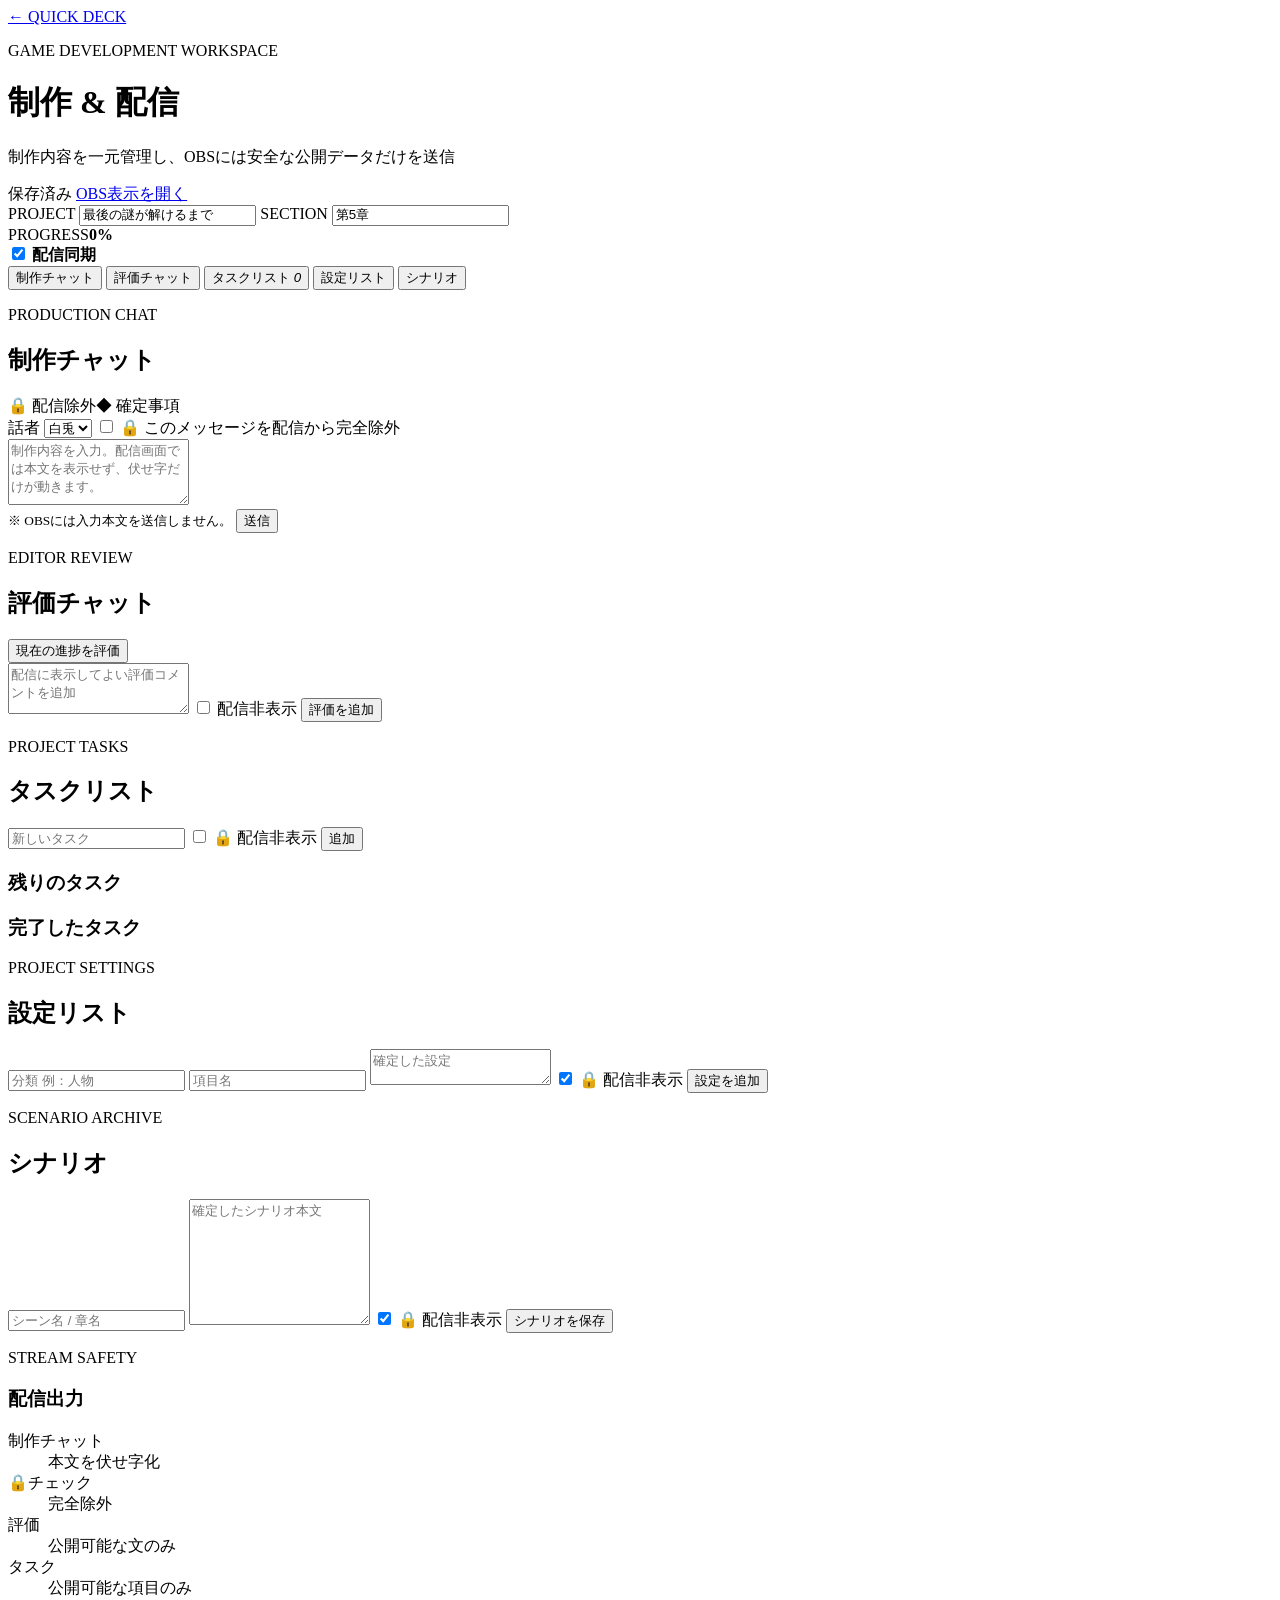
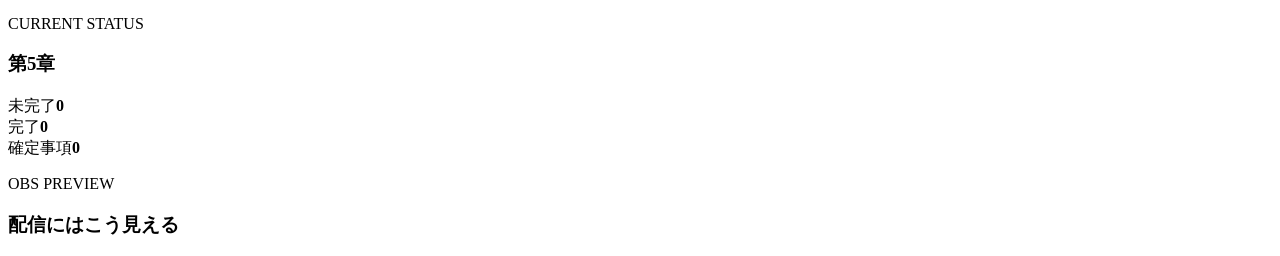
==== game-dev.html @ d9417e74 "Add game-dev.html for Quick Deck game-dev workspace" ====
<!doctype html>
<html lang="ja">
<head>
  <meta charset="utf-8" />
  <meta name="viewport" content="width=device-width, initial-scale=1" />
  <meta name="theme-color" content="#0d1425" />
  <title>Quick Deck | GAME DEV</title>
  <link rel="stylesheet" href="game-dev.css" />
</head>
<body>
  <div class="gd-bg" aria-hidden="true"></div>
  <main class="gd-shell">
    <header class="gd-header">
      <div class="gd-title-wrap">
        <a class="gd-back" href="index.html">← QUICK DECK</a>
        <div>
          <p class="gd-kicker">GAME DEVELOPMENT WORKSPACE</p>
          <h1>制作 & 配信</h1>
          <p class="gd-subtitle">制作内容を一元管理し、OBSには安全な公開データだけを送信</p>
        </div>
      </div>
      <div class="gd-header-actions">
        <span id="saveState" class="gd-save-state">保存済み</span>
        <a class="gd-button gd-button--ghost" href="game-dev-overlay.html" target="_blank" rel="noreferrer">OBS表示を開く</a>
      </div>
    </header>

    <section class="gd-project-bar">
      <label>
        <span>PROJECT</span>
        <input id="projectName" type="text" value="最後の謎が解けるまで" maxlength="60" />
      </label>
      <label>
        <span>SECTION</span>
        <input id="sectionName" type="text" value="第5章" maxlength="30" />
      </label>
      <div class="gd-progress-wrap">
        <div><span>PROGRESS</span><strong id="progressText">0%</strong></div>
        <div class="gd-progress"><i id="progressBar"></i></div>
      </div>
      <label class="gd-switch">
        <input id="streamEnabled" type="checkbox" checked />
        <span></span>
        <b>配信同期</b>
      </label>
    </section>

    <nav class="gd-tabs" aria-label="制作機能">
      <button class="gd-tab active" data-panel="chat" type="button">制作チャット</button>
      <button class="gd-tab" data-panel="review" type="button">評価チャット</button>
      <button class="gd-tab" data-panel="tasks" type="button">タスクリスト <em id="taskCountBadge">0</em></button>
      <button class="gd-tab" data-panel="settings" type="button">設定リスト</button>
      <button class="gd-tab" data-panel="scenario" type="button">シナリオ</button>
    </nav>

    <section class="gd-workspace">
      <div class="gd-main">
        <section class="gd-panel active" data-panel-content="chat">
          <header class="gd-panel-head">
            <div>
              <p>PRODUCTION CHAT</p>
              <h2>制作チャット</h2>
            </div>
            <div class="gd-legend"><span>🔒 配信除外</span><span>◆ 確定事項</span></div>
          </header>
          <div id="chatList" class="gd-chat-list"></div>
          <form id="chatForm" class="gd-composer">
            <div class="gd-composer-row">
              <label class="gd-select-wrap">話者
                <select id="chatAuthor">
                  <option value="user">白兎</option>
                  <option value="assistant">AI</option>
                </select>
              </label>
              <label class="gd-check"><input id="chatHidden" type="checkbox" /> <span>🔒 このメッセージを配信から完全除外</span></label>
            </div>
            <textarea id="chatInput" rows="4" placeholder="制作内容を入力。配信画面では本文を表示せず、伏せ字だけが動きます。"></textarea>
            <div class="gd-composer-actions">
              <small>※ OBSには入力本文を送信しません。</small>
              <button class="gd-button" type="submit">送信</button>
            </div>
          </form>
        </section>

        <section class="gd-panel" data-panel-content="review">
          <header class="gd-panel-head">
            <div><p>EDITOR REVIEW</p><h2>評価チャット</h2></div>
            <button id="generateReviewBtn" class="gd-button" type="button">現在の進捗を評価</button>
          </header>
          <div id="reviewList" class="gd-review-list"></div>
          <form id="reviewForm" class="gd-inline-form">
            <textarea id="reviewInput" rows="3" placeholder="配信に表示してよい評価コメントを追加"></textarea>
            <label class="gd-check"><input id="reviewHidden" type="checkbox" /> <span>配信非表示</span></label>
            <button class="gd-button" type="submit">評価を追加</button>
          </form>
        </section>

        <section class="gd-panel" data-panel-content="tasks">
          <header class="gd-panel-head"><div><p>PROJECT TASKS</p><h2>タスクリスト</h2></div></header>
          <form id="taskForm" class="gd-row-form">
            <input id="taskInput" type="text" placeholder="新しいタスク" maxlength="100" required />
            <label class="gd-check"><input id="taskHidden" type="checkbox" /> <span>🔒 配信非表示</span></label>
            <button class="gd-button" type="submit">追加</button>
          </form>
          <div class="gd-two-column-list">
            <div><h3>残りのタスク</h3><div id="todoList" class="gd-list"></div></div>
            <div><h3>完了したタスク</h3><div id="doneList" class="gd-list"></div></div>
          </div>
        </section>

        <section class="gd-panel" data-panel-content="settings">
          <header class="gd-panel-head"><div><p>PROJECT SETTINGS</p><h2>設定リスト</h2></div></header>
          <form id="settingForm" class="gd-setting-form">
            <input id="settingCategory" type="text" placeholder="分類 例：人物" maxlength="30" />
            <input id="settingLabel" type="text" placeholder="項目名" maxlength="60" required />
            <textarea id="settingValue" rows="2" placeholder="確定した設定" required></textarea>
            <label class="gd-check"><input id="settingHidden" type="checkbox" checked /> <span>🔒 配信非表示</span></label>
            <button class="gd-button" type="submit">設定を追加</button>
          </form>
          <div id="settingsList" class="gd-card-list"></div>
        </section>

        <section class="gd-panel" data-panel-content="scenario">
          <header class="gd-panel-head"><div><p>SCENARIO ARCHIVE</p><h2>シナリオ</h2></div></header>
          <form id="scenarioForm" class="gd-setting-form">
            <input id="scenarioTitle" type="text" placeholder="シーン名 / 章名" maxlength="80" required />
            <textarea id="scenarioBody" rows="8" placeholder="確定したシナリオ本文"></textarea>
            <label class="gd-check"><input id="scenarioHidden" type="checkbox" checked /> <span>🔒 配信非表示</span></label>
            <button class="gd-button" type="submit">シナリオを保存</button>
          </form>
          <div id="scenarioList" class="gd-card-list"></div>
        </section>
      </div>

      <aside class="gd-side">
        <section class="gd-side-card">
          <p class="gd-side-kicker">STREAM SAFETY</p>
          <h3>配信出力</h3>
          <dl>
            <div><dt>制作チャット</dt><dd>本文を伏せ字化</dd></div>
            <div><dt>🔒チェック</dt><dd>完全除外</dd></div>
            <div><dt>評価</dt><dd>公開可能な文のみ</dd></div>
            <div><dt>タスク</dt><dd>公開可能な項目のみ</dd></div>
          </dl>
        </section>
        <section class="gd-side-card">
          <p class="gd-side-kicker">CURRENT STATUS</p>
          <h3 id="sideSection">第5章</h3>
          <div class="gd-stat"><span>未完了</span><strong id="sideTodo">0</strong></div>
          <div class="gd-stat"><span>完了</span><strong id="sideDone">0</strong></div>
          <div class="gd-stat"><span>確定事項</span><strong id="sideConfirmed">0</strong></div>
        </section>
        <section class="gd-side-card gd-side-card--preview">
          <p class="gd-side-kicker">OBS PREVIEW</p>
          <h3>配信にはこう見える</h3>
          <div id="miniPreview" class="gd-mini-preview"></div>
        </section>
      </aside>
    </section>
  </main>
  <script src="game-dev.js"></script>
</body>
</html>
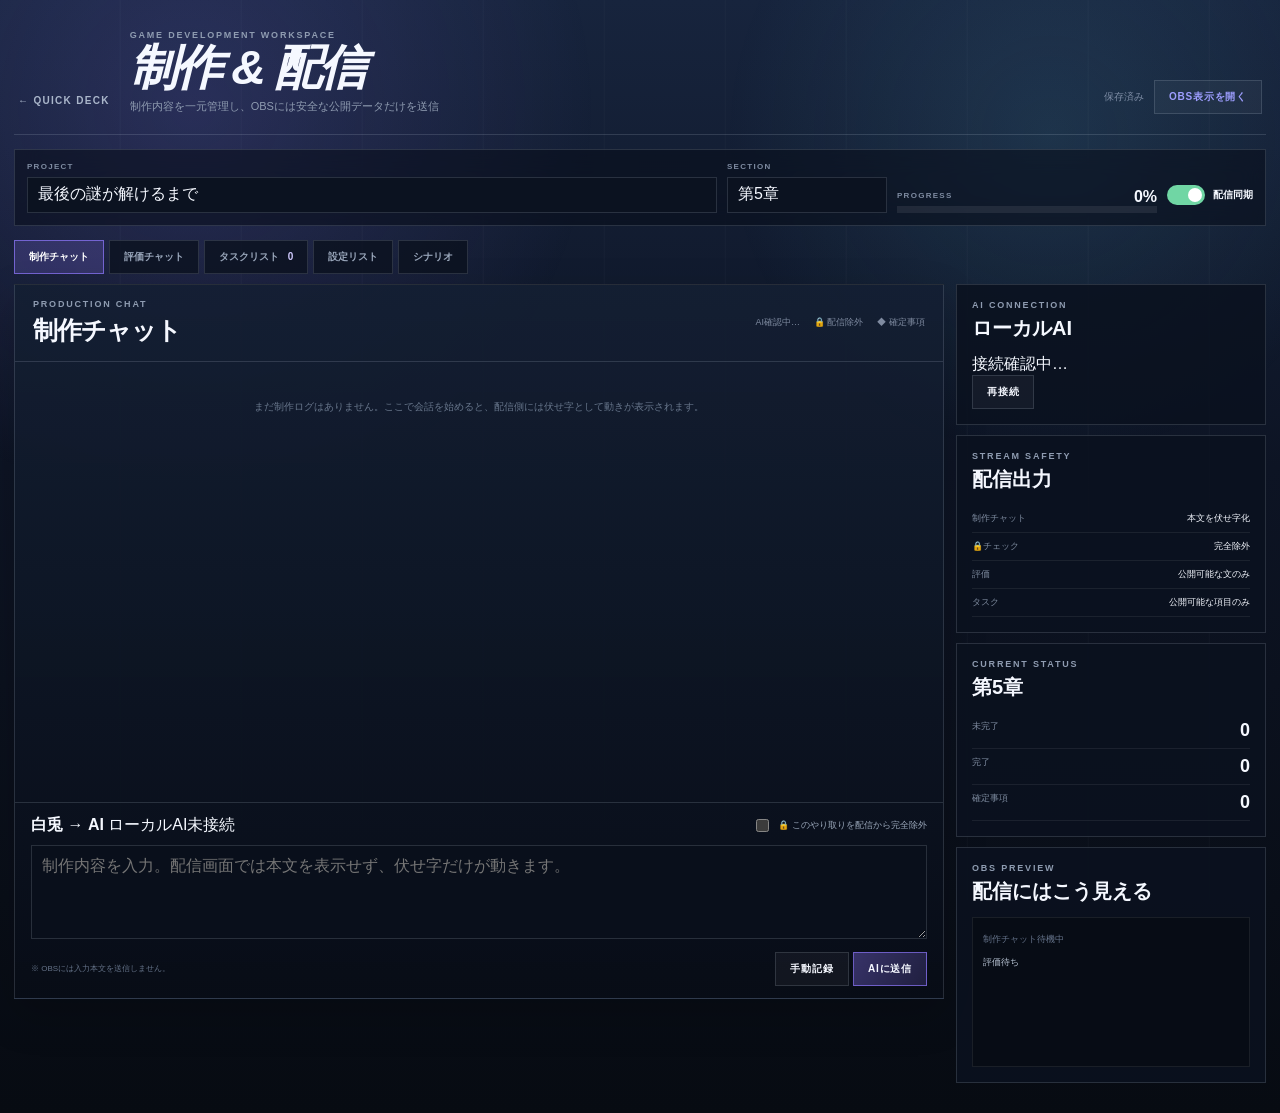
==== commit 6cfc3c0e: "Connect GAME DEV UI to local AI bridge" ====
--- a/game-dev.html
+++ b/game-dev.html
@@ -61,23 +61,24 @@
               <p>PRODUCTION CHAT</p>
               <h2>制作チャット</h2>
             </div>
-            <div class="gd-legend"><span>🔒 配信除外</span><span>◆ 確定事項</span></div>
+            <div class="gd-legend"><span id="aiStatus" class="gd-ai-status">AI確認中…</span><span>🔒 配信除外</span><span>◆ 確定事項</span></div>
           </header>
           <div id="chatList" class="gd-chat-list"></div>
           <form id="chatForm" class="gd-composer">
             <div class="gd-composer-row">
-              <label class="gd-select-wrap">話者
-                <select id="chatAuthor">
-                  <option value="user">白兎</option>
-                  <option value="assistant">AI</option>
-                </select>
-              </label>
-              <label class="gd-check"><input id="chatHidden" type="checkbox" /> <span>🔒 このメッセージを配信から完全除外</span></label>
+              <div class="gd-ai-mode">
+                <strong>白兎 → AI</strong>
+                <span id="aiModelLabel">ローカルAI未接続</span>
+              </div>
+              <label class="gd-check"><input id="chatHidden" type="checkbox" /> <span>🔒 このやり取りを配信から完全除外</span></label>
             </div>
             <textarea id="chatInput" rows="4" placeholder="制作内容を入力。配信画面では本文を表示せず、伏せ字だけが動きます。"></textarea>
             <div class="gd-composer-actions">
-              <small>※ OBSには入力本文を送信しません。</small>
-              <button class="gd-button" type="submit">送信</button>
+              <small id="chatHint">※ OBSには入力本文を送信しません。</small>
+              <div class="gd-composer-buttons">
+                <button id="manualAddBtn" class="gd-button gd-button--ghost" type="submit">手動記録</button>
+                <button id="aiSendBtn" class="gd-button" type="button">AIに送信</button>
+              </div>
             </div>
           </form>
         </section>
@@ -134,6 +135,12 @@
 
       <aside class="gd-side">
         <section class="gd-side-card">
+          <p class="gd-side-kicker">AI CONNECTION</p>
+          <h3 id="aiConnectionTitle">ローカルAI</h3>
+          <div id="aiConnectionDetail" class="gd-ai-detail">接続確認中…</div>
+          <button id="aiReconnectBtn" class="gd-button gd-button--ghost gd-button--block" type="button">再接続</button>
+        </section>
+        <section class="gd-side-card">
           <p class="gd-side-kicker">STREAM SAFETY</p>
           <h3>配信出力</h3>
           <dl>
@@ -159,5 +166,6 @@
     </section>
   </main>
   <script src="game-dev.js"></script>
+  <script src="game-dev-ai.js"></script>
 </body>
 </html>
--- a/game-dev.css
+++ b/game-dev.css
@@ -0,0 +1 @@
+:root{color-scheme:dark;--bg:#080d18;--panel:#111a2b;--panel2:#172238;--line:rgba(225,237,255,.14);--text:#f5f8ff;--muted:#8e9bb0;--accent:#8f79ff;--accent2:#66c7e8;--danger:#ec6880;--ok:#70d6a4;font-family:Inter,"Segoe UI","Noto Sans JP",sans-serif}*{box-sizing:border-box}html,body{min-height:100%}body{margin:0;background:linear-gradient(180deg,#17243d 0,#0d1424 42%,#070b12 100%);color:var(--text)}button,input,textarea,select{font:inherit;color:inherit}.gd-bg{position:fixed;inset:0;pointer-events:none;background:radial-gradient(circle at 15% 12%,rgba(143,121,255,.17),transparent 30%),radial-gradient(circle at 82% 15%,rgba(102,199,232,.12),transparent 25%),repeating-linear-gradient(90deg,transparent 0 119px,rgba(255,255,255,.018) 120px 121px)}.gd-shell{position:relative;width:min(1560px,calc(100% - 28px));margin:auto;padding:22px 0 30px}.gd-header{display:flex;justify-content:space-between;gap:24px;align-items:flex-end;padding:8px 4px 20px;border-bottom:1px solid var(--line)}.gd-title-wrap{display:flex;gap:20px;align-items:flex-end}.gd-back{color:#aab6ca;text-decoration:none;font-size:10px;font-weight:900;letter-spacing:.13em;padding-bottom:8px}.gd-kicker,.gd-panel-head p,.gd-side-kicker{margin:0 0 5px;color:#8f9cb1;font-size:9px;font-weight:900;letter-spacing:.2em}.gd-header h1{margin:0;font-size:48px;line-height:.95;letter-spacing:-.055em;font-style:italic}.gd-subtitle{margin:8px 0 0;color:var(--muted);font-size:11px}.gd-header-actions{display:flex;align-items:center;gap:10px}.gd-save-state{color:#7e8da5;font-size:10px}.gd-button{border:1px solid rgba(143,121,255,.66);background:linear-gradient(120deg,rgba(143,121,255,.35),rgba(67,58,124,.4));padding:9px 14px;cursor:pointer;text-decoration:none;font-size:10px;font-weight:900;letter-spacing:.08em}.gd-button--ghost{border-color:var(--line);background:rgba(255,255,255,.04)}.gd-project-bar{display:grid;grid-template-columns:minmax(240px,1fr) 160px 260px auto;gap:10px;align-items:end;margin:14px 0;padding:12px;border:1px solid var(--line);background:rgba(8,14,25,.56);backdrop-filter:blur(12px)}.gd-project-bar label>span,.gd-progress-wrap span{display:block;margin-bottom:6px;color:#7f8ca2;font-size:8px;font-weight:900;letter-spacing:.16em}.gd-project-bar input{width:100%;height:36px;border:1px solid var(--line);background:#0b1220;padding:0 10px;outline:none}.gd-progress-wrap>div:first-child{display:flex;justify-content:space-between;align-items:end}.gd-progress{height:7px;background:rgba(255,255,255,.08);overflow:hidden}.gd-progress i{display:block;width:0;height:100%;background:linear-gradient(90deg,var(--accent),var(--accent2));transition:.25s}.gd-switch{display:flex!important;align-items:center;gap:8px;height:36px;cursor:pointer}.gd-switch input{display:none}.gd-switch span{width:38px;height:20px;margin:0!important;border-radius:20px;background:#3a4457;position:relative}.gd-switch span:after{content:"";position:absolute;width:14px;height:14px;left:3px;top:3px;border-radius:50%;background:white;transition:.2s}.gd-switch input:checked+span{background:var(--ok)}.gd-switch input:checked+span:after{left:21px}.gd-switch b{font-size:10px}.gd-tabs{display:flex;gap:5px;margin-bottom:10px}.gd-tab{border:1px solid var(--line);background:rgba(10,16,28,.75);padding:9px 14px;cursor:pointer;color:#9aa7bb;font-size:10px;font-weight:900}.gd-tab.active{color:white;border-color:rgba(143,121,255,.7);background:rgba(143,121,255,.2)}.gd-tab em{font-style:normal;margin-left:6px;color:#d1caff}.gd-workspace{display:grid;grid-template-columns:minmax(0,1fr) 310px;gap:12px}.gd-main{min-width:0}.gd-panel{display:none;min-height:670px;border:1px solid var(--line);background:linear-gradient(180deg,rgba(20,31,51,.92),rgba(8,13,23,.96));box-shadow:0 16px 40px rgba(0,0,0,.18)}.gd-panel.active{display:block}.gd-panel-head{min-height:72px;display:flex;justify-content:space-between;align-items:center;padding:14px 18px;border-bottom:1px solid var(--line)}.gd-panel-head h2{margin:0;font-size:25px;letter-spacing:-.04em}.gd-legend{display:flex;gap:14px;color:#7f8ba0;font-size:9px}.gd-chat-list{height:440px;overflow:auto;padding:16px}.gd-message{width:min(82%,820px);margin-bottom:12px;padding:11px 13px;border:1px solid var(--line);background:#10192a}.gd-message.user{margin-left:auto;border-color:rgba(143,121,255,.28)}.gd-message.assistant{background:#131e32}.gd-message.hidden-from-stream,.gd-review.hidden-from-stream,.gd-list-item.hidden-from-stream,.gd-info-card.hidden-from-stream{border-color:rgba(236,104,128,.33)}.gd-message header,.gd-review header,.gd-info-card header{display:flex;justify-content:space-between;gap:10px;color:#9ca9bd;font-size:9px}.gd-message header strong{color:#f6f8ff}.gd-message p,.gd-review p,.gd-info-card p{margin:8px 0 0;line-height:1.7;font-size:12px}.gd-message footer,.gd-review footer,.gd-info-card footer{display:flex;gap:6px;margin-top:10px}.gd-message footer button,.gd-review footer button,.gd-info-card footer button,.gd-list-item button{border:0;background:rgba(255,255,255,.06);color:#96a3b7;padding:5px 8px;cursor:pointer;font-size:8px}.gd-composer{border-top:1px solid var(--line);padding:12px 16px}.gd-composer-row,.gd-composer-actions{display:flex;justify-content:space-between;align-items:center;gap:12px}.gd-select-wrap{font-size:9px;color:#8e9bb0}.gd-select-wrap select{margin-left:6px;background:#0a1220;border:1px solid var(--line);padding:5px}.gd-check{display:flex;align-items:center;gap:6px;color:#9ba8bb;font-size:9px}.gd-composer textarea,.gd-inline-form textarea,.gd-setting-form textarea,.gd-setting-form input,.gd-row-form input{width:100%;border:1px solid var(--line);background:#090f1b;outline:none;padding:10px;resize:vertical}.gd-composer textarea{margin:9px 0}.gd-composer-actions small{color:#657389;font-size:8px}.gd-review-list{height:470px;overflow:auto;padding:16px}.gd-review{margin-bottom:10px;padding:14px;border:1px solid var(--line);background:#101a2d}.gd-inline-form{display:grid;grid-template-columns:1fr auto;gap:8px;padding:14px;border-top:1px solid var(--line)}.gd-inline-form textarea{grid-column:1/-1}.gd-row-form{display:grid;grid-template-columns:1fr auto auto;gap:8px;padding:14px;border-bottom:1px solid var(--line);align-items:center}.gd-two-column-list{display:grid;grid-template-columns:1fr 1fr;gap:16px;padding:16px}.gd-two-column-list h3{margin:0 0 8px;color:#91a0b6;font-size:10px;letter-spacing:.1em}.gd-list{display:grid;gap:7px}.gd-list-item{display:flex;justify-content:space-between;gap:8px;align-items:center;padding:9px;border:1px solid var(--line);background:#0d1626}.gd-list-item label{display:flex;gap:8px;align-items:flex-start;font-size:11px;line-height:1.4}.gd-list-item>div{display:flex;gap:4px}.gd-list-item input:checked+span{text-decoration:line-through;color:#758298}.gd-setting-form{display:grid;grid-template-columns:140px 1fr auto;gap:8px;padding:14px;border-bottom:1px solid var(--line)}.gd-setting-form textarea{grid-column:1/3}.gd-setting-form .gd-check{align-self:center}.gd-card-list{padding:16px;display:grid;grid-template-columns:repeat(2,minmax(0,1fr));gap:10px}.gd-info-card{min-width:0;padding:13px;border:1px solid var(--line);background:#0d1627}.gd-info-card h3{margin:7px 0 0;font-size:14px}.gd-side{display:grid;align-content:start;gap:10px}.gd-side-card{padding:15px;border:1px solid var(--line);background:rgba(11,18,31,.88)}.gd-side-card h3{margin:0 0 12px;font-size:20px}.gd-side-card dl{margin:0}.gd-side-card dl div,.gd-stat{display:flex;justify-content:space-between;gap:10px;padding:7px 0;border-bottom:1px solid rgba(255,255,255,.07);font-size:9px}.gd-side-card dt,.gd-stat span{color:#7f8ca0}.gd-side-card dd{margin:0}.gd-stat strong{font-size:18px}.gd-mini-preview{min-height:150px;padding:10px;background:#070c15;border:1px solid rgba(255,255,255,.08)}.gd-mini-preview>div{margin-bottom:8px}.gd-mini-preview b{display:block;margin-bottom:4px;color:#aab8cc;font-size:8px}.gd-mini-preview i{display:block;height:6px;margin:3px 0;background:linear-gradient(90deg,#596579,#414b5e);border-radius:2px}.gd-mini-preview p{margin:10px 0 0;color:#b8c4d4;font-size:9px;line-height:1.5}.gd-mini-preview small,.gd-mini-off{color:#65738a;font-size:9px}.gd-empty{padding:22px;color:#68768b;text-align:center;font-size:10px}.gd-empty--small{padding:10px}.hidden-from-stream:after{content:"配信除外";display:inline-block;margin-top:7px;color:#f18a9c;font-size:8px}@media(max-width:980px){.gd-project-bar{grid-template-columns:1fr 140px}.gd-workspace{grid-template-columns:1fr}.gd-side{grid-template-columns:repeat(3,1fr)}.gd-setting-form{grid-template-columns:1fr}.gd-setting-form textarea{grid-column:auto}.gd-card-list{grid-template-columns:1fr}}@media(max-width:680px){.gd-shell{width:min(100% - 14px,1560px)}.gd-header{align-items:flex-start}.gd-title-wrap{display:block}.gd-header h1{font-size:36px}.gd-header-actions{flex-direction:column;align-items:flex-end}.gd-project-bar{grid-template-columns:1fr}.gd-tabs{overflow:auto}.gd-tab{white-space:nowrap}.gd-two-column-list{grid-template-columns:1fr}.gd-side{grid-template-columns:1fr}.gd-row-form{grid-template-columns:1fr}.gd-message{width:94%}}
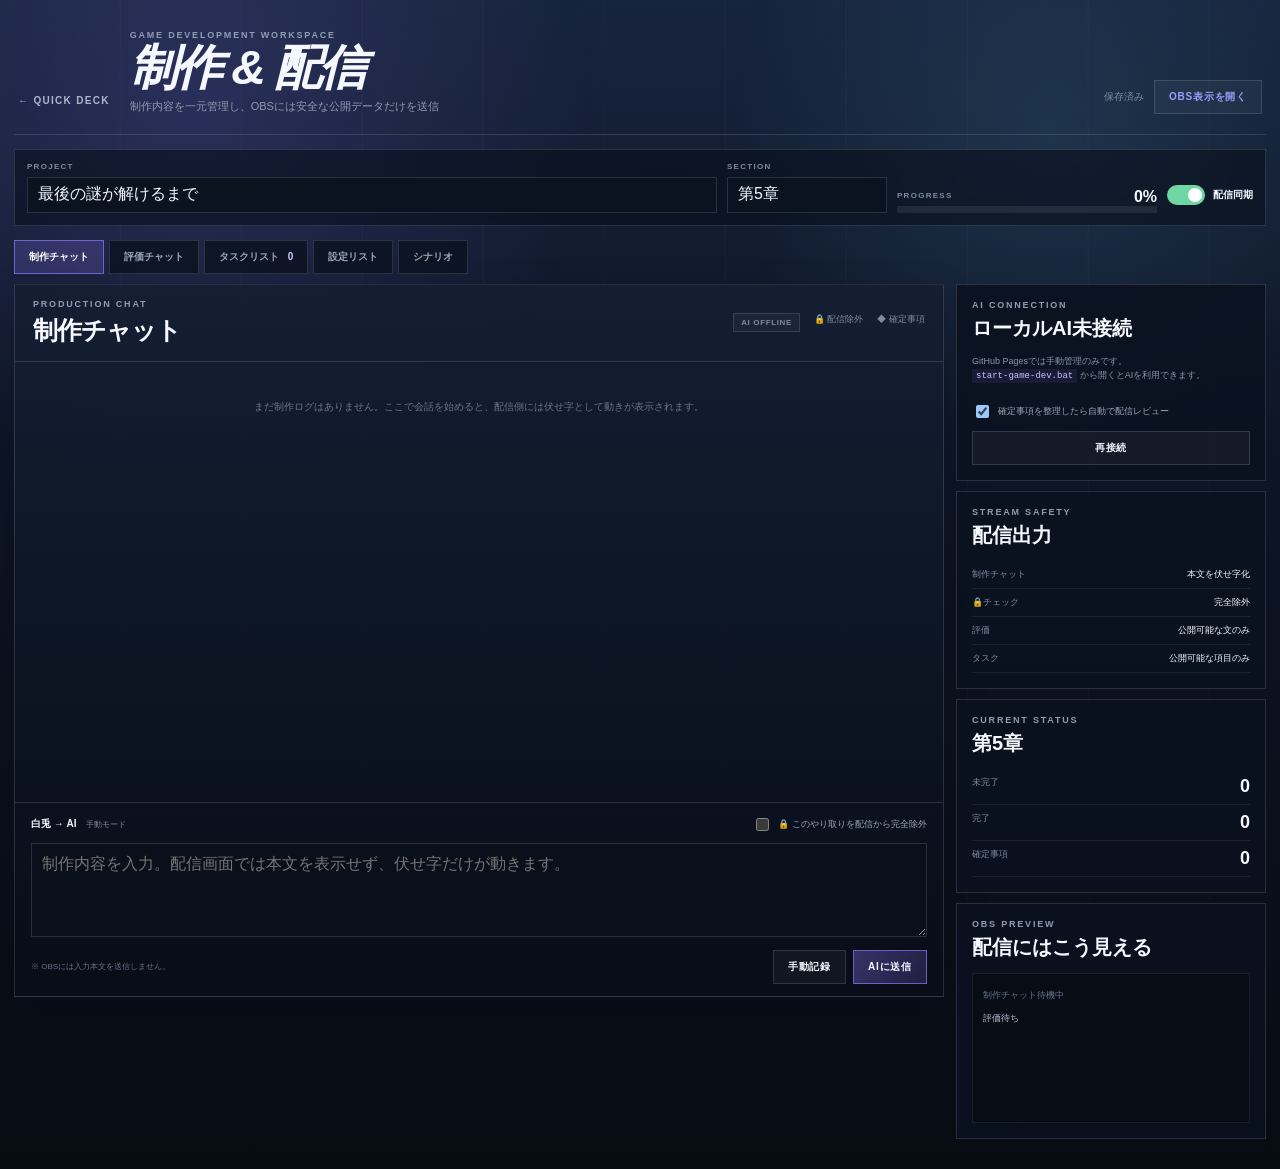
==== commit 808e8d92: "Add automatic review toggle to GAME DEV" ====
--- a/game-dev.html
+++ b/game-dev.html
@@ -138,6 +138,7 @@
           <p class="gd-side-kicker">AI CONNECTION</p>
           <h3 id="aiConnectionTitle">ローカルAI</h3>
           <div id="aiConnectionDetail" class="gd-ai-detail">接続確認中…</div>
+          <label class="gd-check gd-auto-review"><input id="autoReviewToggle" type="checkbox" checked /> <span>確定事項を整理したら自動で配信レビュー</span></label>
           <button id="aiReconnectBtn" class="gd-button gd-button--ghost gd-button--block" type="button">再接続</button>
         </section>
         <section class="gd-side-card">
--- a/game-dev.css
+++ b/game-dev.css
@@ -1 +1,36 @@
-:root{color-scheme:dark;--bg:#080d18;--panel:#111a2b;--panel2:#172238;--line:rgba(225,237,255,.14);--text:#f5f8ff;--muted:#8e9bb0;--accent:#8f79ff;--accent2:#66c7e8;--danger:#ec6880;--ok:#70d6a4;font-family:Inter,"Segoe UI","Noto Sans JP",sans-serif}*{box-sizing:border-box}html,body{min-height:100%}body{margin:0;background:linear-gradient(180deg,#17243d 0,#0d1424 42%,#070b12 100%);color:var(--text)}button,input,textarea,select{font:inherit;color:inherit}.gd-bg{position:fixed;inset:0;pointer-events:none;background:radial-gradient(circle at 15% 12%,rgba(143,121,255,.17),transparent 30%),radial-gradient(circle at 82% 15%,rgba(102,199,232,.12),transparent 25%),repeating-linear-gradient(90deg,transparent 0 119px,rgba(255,255,255,.018) 120px 121px)}.gd-shell{position:relative;width:min(1560px,calc(100% - 28px));margin:auto;padding:22px 0 30px}.gd-header{display:flex;justify-content:space-between;gap:24px;align-items:flex-end;padding:8px 4px 20px;border-bottom:1px solid var(--line)}.gd-title-wrap{display:flex;gap:20px;align-items:flex-end}.gd-back{color:#aab6ca;text-decoration:none;font-size:10px;font-weight:900;letter-spacing:.13em;padding-bottom:8px}.gd-kicker,.gd-panel-head p,.gd-side-kicker{margin:0 0 5px;color:#8f9cb1;font-size:9px;font-weight:900;letter-spacing:.2em}.gd-header h1{margin:0;font-size:48px;line-height:.95;letter-spacing:-.055em;font-style:italic}.gd-subtitle{margin:8px 0 0;color:var(--muted);font-size:11px}.gd-header-actions{display:flex;align-items:center;gap:10px}.gd-save-state{color:#7e8da5;font-size:10px}.gd-button{border:1px solid rgba(143,121,255,.66);background:linear-gradient(120deg,rgba(143,121,255,.35),rgba(67,58,124,.4));padding:9px 14px;cursor:pointer;text-decoration:none;font-size:10px;font-weight:900;letter-spacing:.08em}.gd-button--ghost{border-color:var(--line);background:rgba(255,255,255,.04)}.gd-project-bar{display:grid;grid-template-columns:minmax(240px,1fr) 160px 260px auto;gap:10px;align-items:end;margin:14px 0;padding:12px;border:1px solid var(--line);background:rgba(8,14,25,.56);backdrop-filter:blur(12px)}.gd-project-bar label>span,.gd-progress-wrap span{display:block;margin-bottom:6px;color:#7f8ca2;font-size:8px;font-weight:900;letter-spacing:.16em}.gd-project-bar input{width:100%;height:36px;border:1px solid var(--line);background:#0b1220;padding:0 10px;outline:none}.gd-progress-wrap>div:first-child{display:flex;justify-content:space-between;align-items:end}.gd-progress{height:7px;background:rgba(255,255,255,.08);overflow:hidden}.gd-progress i{display:block;width:0;height:100%;background:linear-gradient(90deg,var(--accent),var(--accent2));transition:.25s}.gd-switch{display:flex!important;align-items:center;gap:8px;height:36px;cursor:pointer}.gd-switch input{display:none}.gd-switch span{width:38px;height:20px;margin:0!important;border-radius:20px;background:#3a4457;position:relative}.gd-switch span:after{content:"";position:absolute;width:14px;height:14px;left:3px;top:3px;border-radius:50%;background:white;transition:.2s}.gd-switch input:checked+span{background:var(--ok)}.gd-switch input:checked+span:after{left:21px}.gd-switch b{font-size:10px}.gd-tabs{display:flex;gap:5px;margin-bottom:10px}.gd-tab{border:1px solid var(--line);background:rgba(10,16,28,.75);padding:9px 14px;cursor:pointer;color:#9aa7bb;font-size:10px;font-weight:900}.gd-tab.active{color:white;border-color:rgba(143,121,255,.7);background:rgba(143,121,255,.2)}.gd-tab em{font-style:normal;margin-left:6px;color:#d1caff}.gd-workspace{display:grid;grid-template-columns:minmax(0,1fr) 310px;gap:12px}.gd-main{min-width:0}.gd-panel{display:none;min-height:670px;border:1px solid var(--line);background:linear-gradient(180deg,rgba(20,31,51,.92),rgba(8,13,23,.96));box-shadow:0 16px 40px rgba(0,0,0,.18)}.gd-panel.active{display:block}.gd-panel-head{min-height:72px;display:flex;justify-content:space-between;align-items:center;padding:14px 18px;border-bottom:1px solid var(--line)}.gd-panel-head h2{margin:0;font-size:25px;letter-spacing:-.04em}.gd-legend{display:flex;gap:14px;color:#7f8ba0;font-size:9px}.gd-chat-list{height:440px;overflow:auto;padding:16px}.gd-message{width:min(82%,820px);margin-bottom:12px;padding:11px 13px;border:1px solid var(--line);background:#10192a}.gd-message.user{margin-left:auto;border-color:rgba(143,121,255,.28)}.gd-message.assistant{background:#131e32}.gd-message.hidden-from-stream,.gd-review.hidden-from-stream,.gd-list-item.hidden-from-stream,.gd-info-card.hidden-from-stream{border-color:rgba(236,104,128,.33)}.gd-message header,.gd-review header,.gd-info-card header{display:flex;justify-content:space-between;gap:10px;color:#9ca9bd;font-size:9px}.gd-message header strong{color:#f6f8ff}.gd-message p,.gd-review p,.gd-info-card p{margin:8px 0 0;line-height:1.7;font-size:12px}.gd-message footer,.gd-review footer,.gd-info-card footer{display:flex;gap:6px;margin-top:10px}.gd-message footer button,.gd-review footer button,.gd-info-card footer button,.gd-list-item button{border:0;background:rgba(255,255,255,.06);color:#96a3b7;padding:5px 8px;cursor:pointer;font-size:8px}.gd-composer{border-top:1px solid var(--line);padding:12px 16px}.gd-composer-row,.gd-composer-actions{display:flex;justify-content:space-between;align-items:center;gap:12px}.gd-select-wrap{font-size:9px;color:#8e9bb0}.gd-select-wrap select{margin-left:6px;background:#0a1220;border:1px solid var(--line);padding:5px}.gd-check{display:flex;align-items:center;gap:6px;color:#9ba8bb;font-size:9px}.gd-composer textarea,.gd-inline-form textarea,.gd-setting-form textarea,.gd-setting-form input,.gd-row-form input{width:100%;border:1px solid var(--line);background:#090f1b;outline:none;padding:10px;resize:vertical}.gd-composer textarea{margin:9px 0}.gd-composer-actions small{color:#657389;font-size:8px}.gd-review-list{height:470px;overflow:auto;padding:16px}.gd-review{margin-bottom:10px;padding:14px;border:1px solid var(--line);background:#101a2d}.gd-inline-form{display:grid;grid-template-columns:1fr auto;gap:8px;padding:14px;border-top:1px solid var(--line)}.gd-inline-form textarea{grid-column:1/-1}.gd-row-form{display:grid;grid-template-columns:1fr auto auto;gap:8px;padding:14px;border-bottom:1px solid var(--line);align-items:center}.gd-two-column-list{display:grid;grid-template-columns:1fr 1fr;gap:16px;padding:16px}.gd-two-column-list h3{margin:0 0 8px;color:#91a0b6;font-size:10px;letter-spacing:.1em}.gd-list{display:grid;gap:7px}.gd-list-item{display:flex;justify-content:space-between;gap:8px;align-items:center;padding:9px;border:1px solid var(--line);background:#0d1626}.gd-list-item label{display:flex;gap:8px;align-items:flex-start;font-size:11px;line-height:1.4}.gd-list-item>div{display:flex;gap:4px}.gd-list-item input:checked+span{text-decoration:line-through;color:#758298}.gd-setting-form{display:grid;grid-template-columns:140px 1fr auto;gap:8px;padding:14px;border-bottom:1px solid var(--line)}.gd-setting-form textarea{grid-column:1/3}.gd-setting-form .gd-check{align-self:center}.gd-card-list{padding:16px;display:grid;grid-template-columns:repeat(2,minmax(0,1fr));gap:10px}.gd-info-card{min-width:0;padding:13px;border:1px solid var(--line);background:#0d1627}.gd-info-card h3{margin:7px 0 0;font-size:14px}.gd-side{display:grid;align-content:start;gap:10px}.gd-side-card{padding:15px;border:1px solid var(--line);background:rgba(11,18,31,.88)}.gd-side-card h3{margin:0 0 12px;font-size:20px}.gd-side-card dl{margin:0}.gd-side-card dl div,.gd-stat{display:flex;justify-content:space-between;gap:10px;padding:7px 0;border-bottom:1px solid rgba(255,255,255,.07);font-size:9px}.gd-side-card dt,.gd-stat span{color:#7f8ca0}.gd-side-card dd{margin:0}.gd-stat strong{font-size:18px}.gd-mini-preview{min-height:150px;padding:10px;background:#070c15;border:1px solid rgba(255,255,255,.08)}.gd-mini-preview>div{margin-bottom:8px}.gd-mini-preview b{display:block;margin-bottom:4px;color:#aab8cc;font-size:8px}.gd-mini-preview i{display:block;height:6px;margin:3px 0;background:linear-gradient(90deg,#596579,#414b5e);border-radius:2px}.gd-mini-preview p{margin:10px 0 0;color:#b8c4d4;font-size:9px;line-height:1.5}.gd-mini-preview small,.gd-mini-off{color:#65738a;font-size:9px}.gd-empty{padding:22px;color:#68768b;text-align:center;font-size:10px}.gd-empty--small{padding:10px}.hidden-from-stream:after{content:"配信除外";display:inline-block;margin-top:7px;color:#f18a9c;font-size:8px}@media(max-width:980px){.gd-project-bar{grid-template-columns:1fr 140px}.gd-workspace{grid-template-columns:1fr}.gd-side{grid-template-columns:repeat(3,1fr)}.gd-setting-form{grid-template-columns:1fr}.gd-setting-form textarea{grid-column:auto}.gd-card-list{grid-template-columns:1fr}}@media(max-width:680px){.gd-shell{width:min(100% - 14px,1560px)}.gd-header{align-items:flex-start}.gd-title-wrap{display:block}.gd-header h1{font-size:36px}.gd-header-actions{flex-direction:column;align-items:flex-end}.gd-project-bar{grid-template-columns:1fr}.gd-tabs{overflow:auto}.gd-tab{white-space:nowrap}.gd-two-column-list{grid-template-columns:1fr}.gd-side{grid-template-columns:1fr}.gd-row-form{grid-template-columns:1fr}.gd-message{width:94%}}+:root{color-scheme:dark;--bg:#080d18;--panel:#111a2b;--panel2:#172238;--line:rgba(225,237,255,.14);--text:#f5f8ff;--muted:#8e9bb0;--accent:#8f79ff;--accent2:#66c7e8;--danger:#ec6880;--ok:#70d6a4;font-family:Inter,"Segoe UI","Noto Sans JP",sans-serif}*{box-sizing:border-box}html,body{min-height:100%}body{margin:0;background:linear-gradient(180deg,#17243d 0,#0d1424 42%,#070b12 100%);color:var(--text)}button,input,textarea,select{font:inherit;color:inherit}.gd-bg{position:fixed;inset:0;pointer-events:none;background:radial-gradient(circle at 15% 12%,rgba(143,121,255,.17),transparent 30%),radial-gradient(circle at 82% 15%,rgba(102,199,232,.12),transparent 25%),repeating-linear-gradient(90deg,transparent 0 119px,rgba(255,255,255,.018) 120px 121px)}.gd-shell{position:relative;width:min(1560px,calc(100% - 28px));margin:auto;padding:22px 0 30px}.gd-header{display:flex;justify-content:space-between;gap:24px;align-items:flex-end;padding:8px 4px 20px;border-bottom:1px solid var(--line)}.gd-title-wrap{display:flex;gap:20px;align-items:flex-end}.gd-back{color:#aab6ca;text-decoration:none;font-size:10px;font-weight:900;letter-spacing:.13em;padding-bottom:8px}.gd-kicker,.gd-panel-head p,.gd-side-kicker{margin:0 0 5px;color:#8f9cb1;font-size:9px;font-weight:900;letter-spacing:.2em}.gd-header h1{margin:0;font-size:48px;line-height:.95;letter-spacing:-.055em;font-style:italic}.gd-subtitle{margin:8px 0 0;color:var(--muted);font-size:11px}.gd-header-actions{display:flex;align-items:center;gap:10px}.gd-save-state{color:#7e8da5;font-size:10px}.gd-button{border:1px solid rgba(143,121,255,.66);background:linear-gradient(120deg,rgba(143,121,255,.35),rgba(67,58,124,.4));padding:9px 14px;cursor:pointer;text-decoration:none;font-size:10px;font-weight:900;letter-spacing:.08em}.gd-button--ghost{border-color:var(--line);background:rgba(255,255,255,.04)}.gd-project-bar{display:grid;grid-template-columns:minmax(240px,1fr) 160px 260px auto;gap:10px;align-items:end;margin:14px 0;padding:12px;border:1px solid var(--line);background:rgba(8,14,25,.56);backdrop-filter:blur(12px)}.gd-project-bar label>span,.gd-progress-wrap span{display:block;margin-bottom:6px;color:#7f8ca2;font-size:8px;font-weight:900;letter-spacing:.16em}.gd-project-bar input{width:100%;height:36px;border:1px solid var(--line);background:#0b1220;padding:0 10px;outline:none}.gd-progress-wrap>div:first-child{display:flex;justify-content:space-between;align-items:end}.gd-progress{height:7px;background:rgba(255,255,255,.08);overflow:hidden}.gd-progress i{display:block;width:0;height:100%;background:linear-gradient(90deg,var(--accent),var(--accent2));transition:.25s}.gd-switch{display:flex!important;align-items:center;gap:8px;height:36px;cursor:pointer}.gd-switch input{display:none}.gd-switch span{width:38px;height:20px;margin:0!important;border-radius:20px;background:#3a4457;position:relative}.gd-switch span:after{content:"";position:absolute;width:14px;height:14px;left:3px;top:3px;border-radius:50%;background:white;transition:.2s}.gd-switch input:checked+span{background:var(--ok)}.gd-switch input:checked+span:after{left:21px}.gd-switch b{font-size:10px}.gd-tabs{display:flex;gap:5px;margin-bottom:10px}.gd-tab{border:1px solid var(--line);background:rgba(10,16,28,.75);padding:9px 14px;cursor:pointer;color:#9aa7bb;font-size:10px;font-weight:900}.gd-tab.active{color:white;border-color:rgba(143,121,255,.7);background:rgba(143,121,255,.2)}.gd-tab em{font-style:normal;margin-left:6px;color:#d1caff}.gd-workspace{display:grid;grid-template-columns:minmax(0,1fr) 310px;gap:12px}.gd-main{min-width:0}.gd-panel{display:none;min-height:670px;border:1px solid var(--line);background:linear-gradient(180deg,rgba(20,31,51,.92),rgba(8,13,23,.96));box-shadow:0 16px 40px rgba(0,0,0,.18)}.gd-panel.active{display:block}.gd-panel-head{min-height:72px;display:flex;justify-content:space-between;align-items:center;padding:14px 18px;border-bottom:1px solid var(--line)}.gd-panel-head h2{margin:0;font-size:25px;letter-spacing:-.04em}.gd-legend{display:flex;gap:14px;color:#7f8ba0;font-size:9px}.gd-chat-list{height:440px;overflow:auto;padding:16px}.gd-message{width:min(82%,820px);margin-bottom:12px;padding:11px 13px;border:1px solid var(--line);background:#10192a}.gd-message.user{margin-left:auto;border-color:rgba(143,121,255,.28)}.gd-message.assistant{background:#131e32}.gd-message.hidden-from-stream,.gd-review.hidden-from-stream,.gd-list-item.hidden-from-stream,.gd-info-card.hidden-from-stream{border-color:rgba(236,104,128,.33)}.gd-message header,.gd-review header,.gd-info-card header{display:flex;justify-content:space-between;gap:10px;color:#9ca9bd;font-size:9px}.gd-message header strong{color:#f6f8ff}.gd-message p,.gd-review p,.gd-info-card p{margin:8px 0 0;line-height:1.7;font-size:12px}.gd-message footer,.gd-review footer,.gd-info-card footer{display:flex;gap:6px;margin-top:10px}.gd-message footer button,.gd-review footer button,.gd-info-card footer button,.gd-list-item button{border:0;background:rgba(255,255,255,.06);color:#96a3b7;padding:5px 8px;cursor:pointer;font-size:8px}.gd-composer{border-top:1px solid var(--line);padding:12px 16px}.gd-composer-row,.gd-composer-actions{display:flex;justify-content:space-between;align-items:center;gap:12px}.gd-select-wrap{font-size:9px;color:#8e9bb0}.gd-select-wrap select{margin-left:6px;background:#0a1220;border:1px solid var(--line);padding:5px}.gd-check{display:flex;align-items:center;gap:6px;color:#9ba8bb;font-size:9px}.gd-composer textarea,.gd-inline-form textarea,.gd-setting-form textarea,.gd-setting-form input,.gd-row-form input{width:100%;border:1px solid var(--line);background:#090f1b;outline:none;padding:10px;resize:vertical}.gd-composer textarea{margin:9px 0}.gd-composer-actions small{color:#657389;font-size:8px}.gd-review-list{height:470px;overflow:auto;padding:16px}.gd-review{margin-bottom:10px;padding:14px;border:1px solid var(--line);background:#101a2d}.gd-inline-form{display:grid;grid-template-columns:1fr auto;gap:8px;padding:14px;border-top:1px solid var(--line)}.gd-inline-form textarea{grid-column:1/-1}.gd-row-form{display:grid;grid-template-columns:1fr auto auto;gap:8px;padding:14px;border-bottom:1px solid var(--line);align-items:center}.gd-two-column-list{display:grid;grid-template-columns:1fr 1fr;gap:16px;padding:16px}.gd-two-column-list h3{margin:0 0 8px;color:#91a0b6;font-size:10px;letter-spacing:.1em}.gd-list{display:grid;gap:7px}.gd-list-item{display:flex;justify-content:space-between;gap:8px;align-items:center;padding:9px;border:1px solid var(--line);background:#0d1626}.gd-list-item label{display:flex;gap:8px;align-items:flex-start;font-size:11px;line-height:1.4}.gd-list-item>div{display:flex;gap:4px}.gd-list-item input:checked+span{text-decoration:line-through;color:#758298}.gd-setting-form{display:grid;grid-template-columns:140px 1fr auto;gap:8px;padding:14px;border-bottom:1px solid var(--line)}.gd-setting-form textarea{grid-column:1/3}.gd-setting-form .gd-check{align-self:center}.gd-card-list{padding:16px;display:grid;grid-template-columns:repeat(2,minmax(0,1fr));gap:10px}.gd-info-card{min-width:0;padding:13px;border:1px solid var(--line);background:#0d1627}.gd-info-card h3{margin:7px 0 0;font-size:14px}.gd-side{display:grid;align-content:start;gap:10px}.gd-side-card{padding:15px;border:1px solid var(--line);background:rgba(11,18,31,.88)}.gd-side-card h3{margin:0 0 12px;font-size:20px}.gd-side-card dl{margin:0}.gd-side-card dl div,.gd-stat{display:flex;justify-content:space-between;gap:10px;padding:7px 0;border-bottom:1px solid rgba(255,255,255,.07);font-size:9px}.gd-side-card dt,.gd-stat span{color:#7f8ca0}.gd-side-card dd{margin:0}.gd-stat strong{font-size:18px}.gd-mini-preview{min-height:150px;padding:10px;background:#070c15;border:1px solid rgba(255,255,255,.08)}.gd-mini-preview>div{margin-bottom:8px}.gd-mini-preview b{display:block;margin-bottom:4px;color:#aab8cc;font-size:8px}.gd-mini-preview i{display:block;height:6px;margin:3px 0;background:linear-gradient(90deg,#596579,#414b5e);border-radius:2px}.gd-mini-preview p{margin:10px 0 0;color:#b8c4d4;font-size:9px;line-height:1.5}.gd-mini-preview small,.gd-mini-off{color:#65738a;font-size:9px}.gd-empty{padding:22px;color:#68768b;text-align:center;font-size:10px}.gd-empty--small{padding:10px}.hidden-from-stream:after{content:"配信除外";display:inline-block;margin-top:7px;color:#f18a9c;font-size:8px}@media(max-width:980px){.gd-project-bar{grid-template-columns:1fr 140px}.gd-workspace{grid-template-columns:1fr}.gd-side{grid-template-columns:repeat(3,1fr)}.gd-setting-form{grid-template-columns:1fr}.gd-setting-form textarea{grid-column:auto}.gd-card-list{grid-template-columns:1fr}}@media(max-width:680px){.gd-shell{width:min(100% - 14px,1560px)}.gd-header{align-items:flex-start}.gd-title-wrap{display:block}.gd-header h1{font-size:36px}.gd-header-actions{flex-direction:column;align-items:flex-end}.gd-project-bar{grid-template-columns:1fr}.gd-tabs{overflow:auto}.gd-tab{white-space:nowrap}.gd-two-column-list{grid-template-columns:1fr}.gd-side{grid-template-columns:1fr}.gd-row-form{grid-template-columns:1fr}.gd-message{width:94%}}
+
+/* GAME DEV AI */
+.gd-ai-status {
+  display: inline-flex;
+  align-items: center;
+  gap: 6px;
+  padding: 4px 7px;
+  border: 1px solid rgba(255,255,255,.12);
+  background: rgba(255,255,255,.035);
+  color: #7e8ba0;
+  font-size: 8px;
+  font-weight: 900;
+  letter-spacing: .08em;
+}
+.gd-ai-status[data-tone="ok"] { color: #8ee4b7; border-color: rgba(112,214,164,.3); }
+.gd-ai-status[data-tone="warn"] { color: #f5a1b0; border-color: rgba(236,104,128,.32); }
+.gd-ai-status[data-tone="busy"] { color: #c7bcff; border-color: rgba(143,121,255,.4); }
+.gd-ai-mode { display: flex; align-items: baseline; gap: 9px; }
+.gd-ai-mode strong { font-size: 10px; color: #f4f6ff; }
+.gd-ai-mode span { color: #7d8aa0; font-size: 8px; }
+.gd-composer-buttons { display: flex; gap: 7px; }
+.gd-ai-detail {
+  min-height: 48px;
+  color: #8996aa;
+  font-size: 9px;
+  line-height: 1.65;
+}
+.gd-ai-detail code {
+  color: #c9c1ff;
+  background: rgba(143,121,255,.1);
+  padding: 2px 4px;
+}
+.gd-button--block { width: 100%; margin-top: 10px; }
+#aiSendBtn:disabled,
+#generateReviewBtn:disabled { opacity: .55; cursor: wait; }
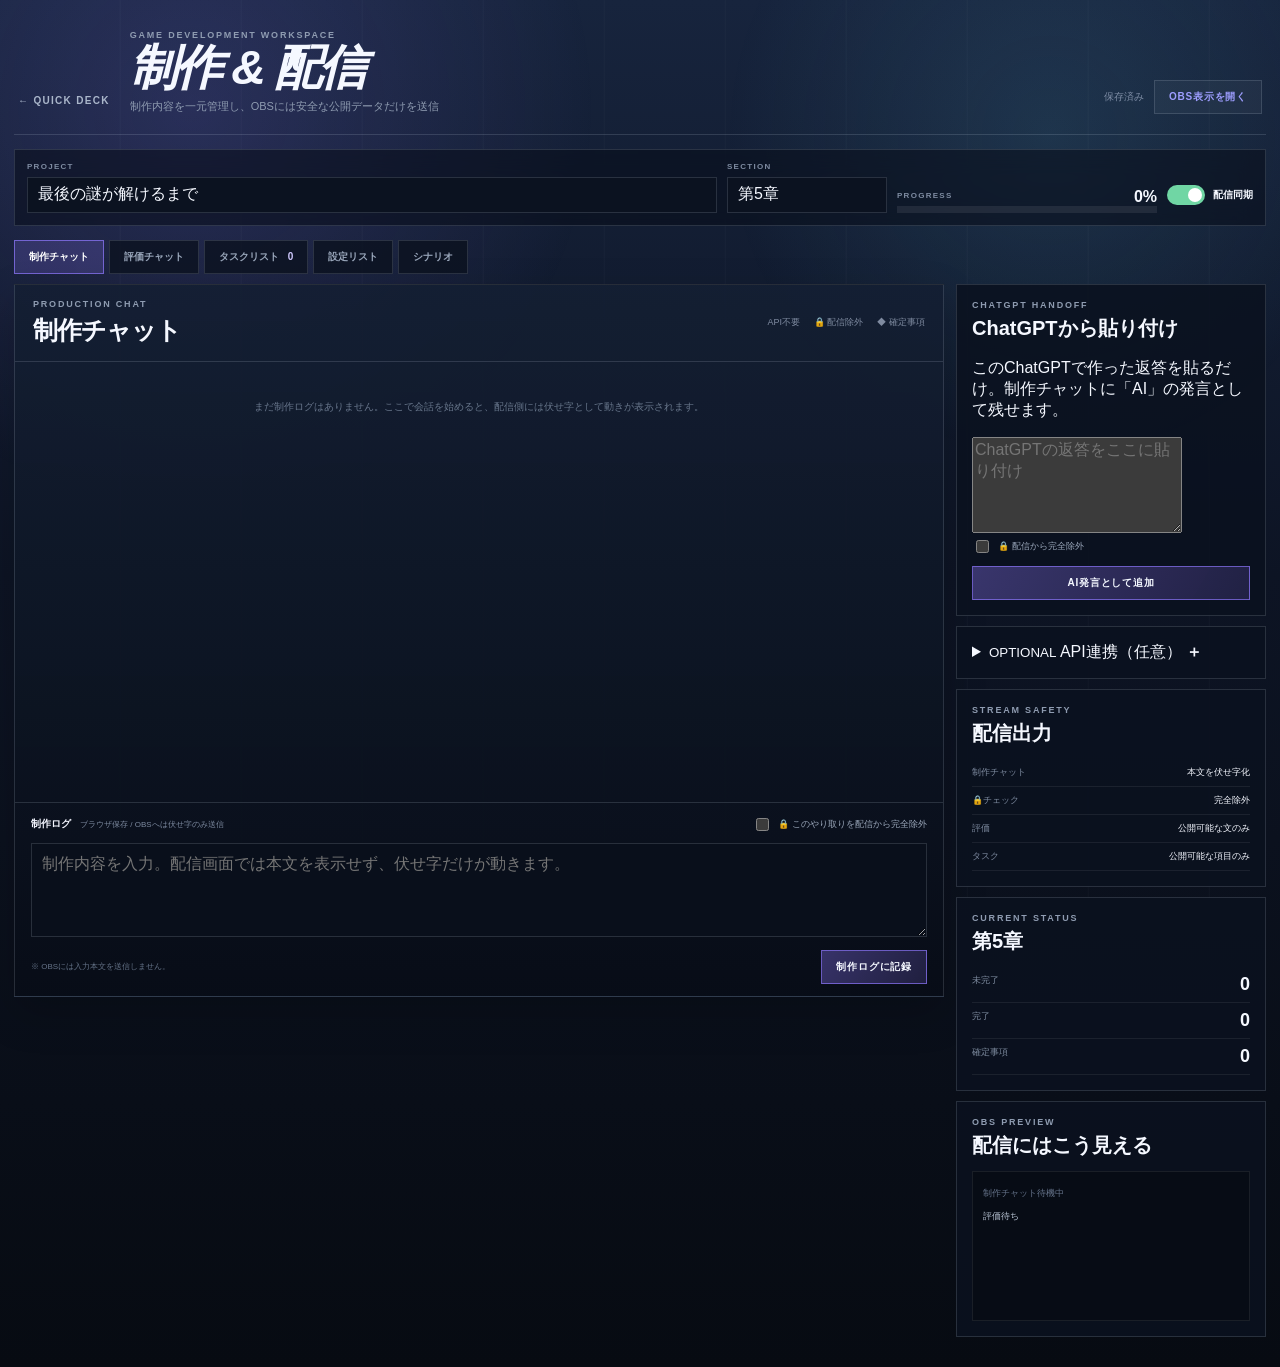
==== commit 1dc40420: "Make API-free GAME DEV the default workflow" ====
--- a/game-dev.html
+++ b/game-dev.html
@@ -61,14 +61,14 @@
               <p>PRODUCTION CHAT</p>
               <h2>制作チャット</h2>
             </div>
-            <div class="gd-legend"><span id="aiStatus" class="gd-ai-status">AI確認中…</span><span>🔒 配信除外</span><span>◆ 確定事項</span></div>
+            <div class="gd-legend"><span class="gd-local-badge">API不要</span><span>🔒 配信除外</span><span>◆ 確定事項</span></div>
           </header>
           <div id="chatList" class="gd-chat-list"></div>
           <form id="chatForm" class="gd-composer">
             <div class="gd-composer-row">
               <div class="gd-ai-mode">
-                <strong>白兎 → AI</strong>
-                <span id="aiModelLabel">ローカルAI未接続</span>
+                <strong>制作ログ</strong>
+                <span>ブラウザ保存 / OBSへは伏せ字のみ送信</span>
               </div>
               <label class="gd-check"><input id="chatHidden" type="checkbox" /> <span>🔒 このやり取りを配信から完全除外</span></label>
             </div>
@@ -76,8 +76,7 @@
             <div class="gd-composer-actions">
               <small id="chatHint">※ OBSには入力本文を送信しません。</small>
               <div class="gd-composer-buttons">
-                <button id="manualAddBtn" class="gd-button gd-button--ghost" type="submit">手動記録</button>
-                <button id="aiSendBtn" class="gd-button" type="button">AIに送信</button>
+                <button id="manualAddBtn" class="gd-button" type="submit">制作ログに記録</button>
               </div>
             </div>
           </form>
@@ -134,13 +133,29 @@
       </div>
 
       <aside class="gd-side">
-        <section class="gd-side-card">
-          <p class="gd-side-kicker">AI CONNECTION</p>
-          <h3 id="aiConnectionTitle">ローカルAI</h3>
-          <div id="aiConnectionDetail" class="gd-ai-detail">接続確認中…</div>
-          <label class="gd-check gd-auto-review"><input id="autoReviewToggle" type="checkbox" checked /> <span>確定事項を整理したら自動で配信レビュー</span></label>
-          <button id="aiReconnectBtn" class="gd-button gd-button--ghost gd-button--block" type="button">再接続</button>
+        <section class="gd-side-card gd-paste-card">
+          <p class="gd-side-kicker">CHATGPT HANDOFF</p>
+          <h3>ChatGPTから貼り付け</h3>
+          <p class="gd-side-note">このChatGPTで作った返答を貼るだけ。制作チャットに「AI」の発言として残せます。</p>
+          <textarea id="pasteFromChatGPT" rows="5" placeholder="ChatGPTの返答をここに貼り付け"></textarea>
+          <label class="gd-check"><input id="pasteHidden" type="checkbox" /> <span>🔒 配信から完全除外</span></label>
+          <button id="pasteAsAiBtn" class="gd-button gd-button--block" type="button">AI発言として追加</button>
         </section>
+
+        <details class="gd-side-card gd-api-optional">
+          <summary>
+            <span><small>OPTIONAL</small> API連携（任意）</span>
+            <b>＋</b>
+          </summary>
+          <div class="gd-api-optional__body">
+            <h3 id="aiConnectionTitle">ローカルAI</h3>
+            <div id="aiConnectionDetail" class="gd-ai-detail">未接続</div>
+            <span id="aiStatus" class="gd-ai-status">AI OFFLINE</span>
+            <span id="aiModelLabel" class="gd-api-model">任意機能</span>
+            <label class="gd-check gd-auto-review"><input id="autoReviewToggle" type="checkbox" /> <span>確定後にAIで自動レビュー</span></label>
+            <button id="aiReconnectBtn" class="gd-button gd-button--ghost gd-button--block" type="button">接続確認</button>
+          </div>
+        </details>
         <section class="gd-side-card">
           <p class="gd-side-kicker">STREAM SAFETY</p>
           <h3>配信出力</h3>
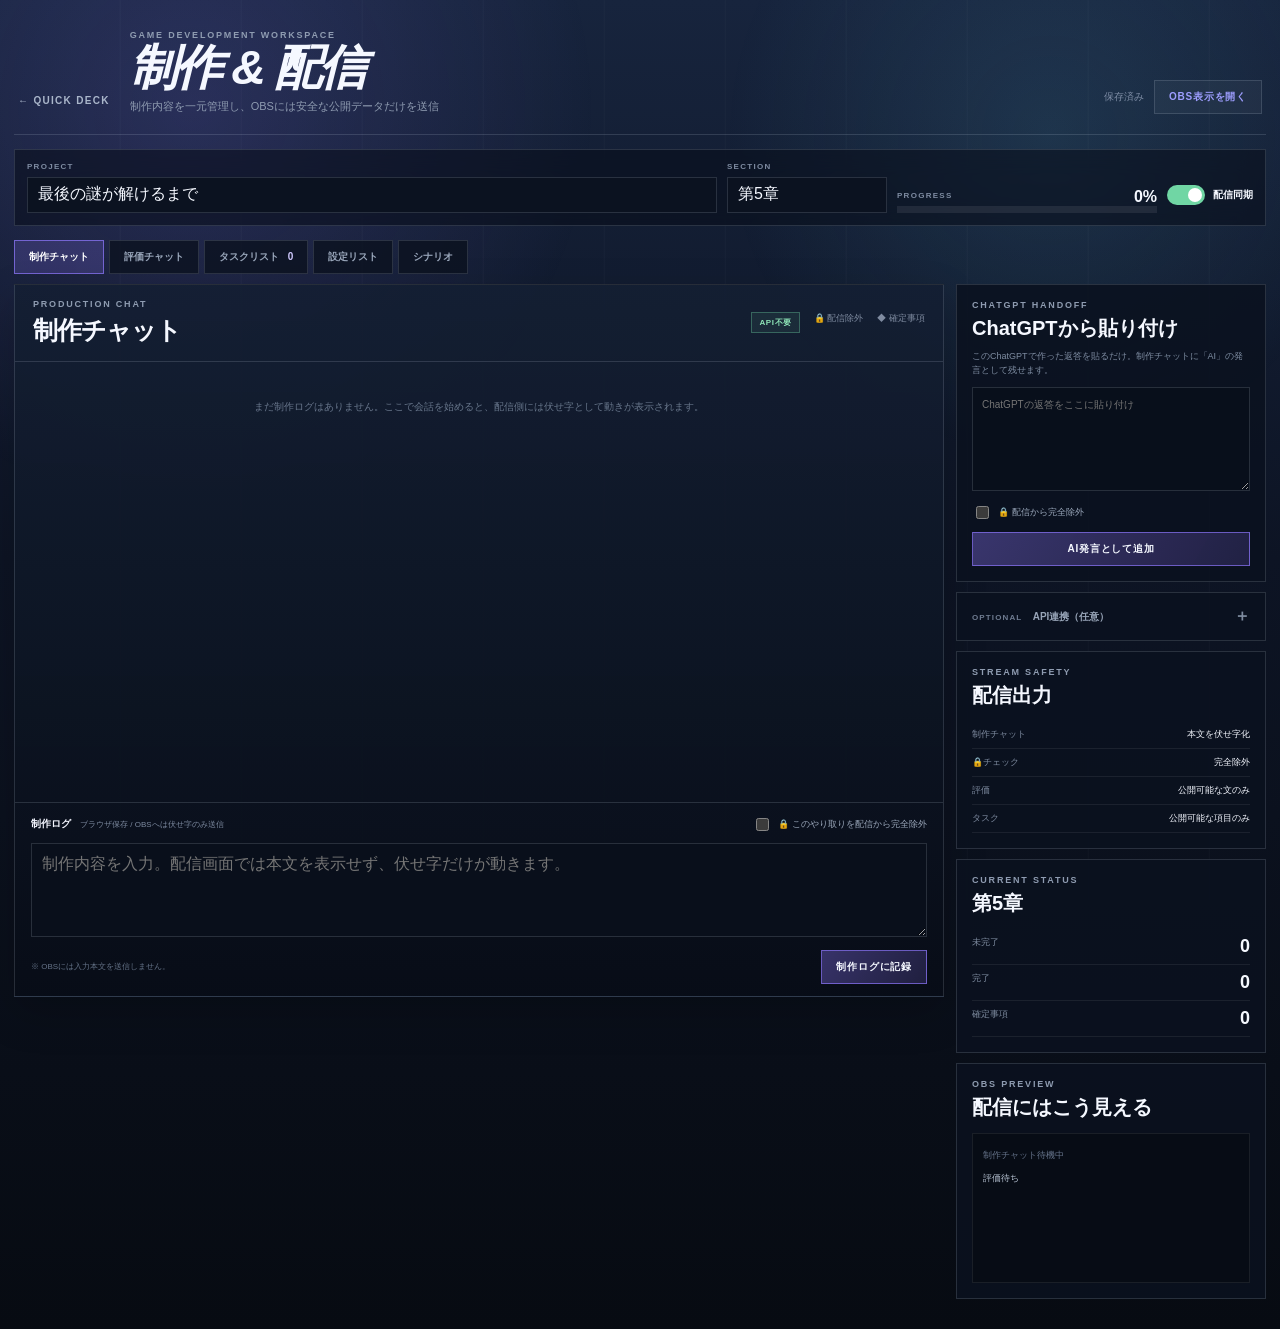
==== commit 104ea2aa: "Keep API send control inside optional section" ====
--- a/game-dev.html
+++ b/game-dev.html
@@ -154,6 +154,7 @@
             <span id="aiModelLabel" class="gd-api-model">任意機能</span>
             <label class="gd-check gd-auto-review"><input id="autoReviewToggle" type="checkbox" /> <span>確定後にAIで自動レビュー</span></label>
             <button id="aiReconnectBtn" class="gd-button gd-button--ghost gd-button--block" type="button">接続確認</button>
+            <button id="aiSendBtn" class="gd-button gd-button--ghost gd-button--block" type="button">入力欄の内容をAPI AIへ送信</button>
           </div>
         </details>
         <section class="gd-side-card">
--- a/game-dev.css
+++ b/game-dev.css
@@ -34,3 +34,76 @@
 .gd-button--block { width: 100%; margin-top: 10px; }
 #aiSendBtn:disabled,
 #generateReviewBtn:disabled { opacity: .55; cursor: wait; }
+
+
+/* API-FREE DEFAULT */
+.gd-local-badge {
+  display: inline-flex;
+  align-items: center;
+  padding: 4px 7px;
+  border: 1px solid rgba(112,214,164,.34);
+  background: rgba(112,214,164,.08);
+  color: #8ee4b7;
+  font-size: 8px;
+  font-weight: 900;
+  letter-spacing: .08em;
+}
+.gd-side-note {
+  margin: -5px 0 10px;
+  color: #7f8da2;
+  font-size: 9px;
+  line-height: 1.6;
+}
+.gd-paste-card textarea {
+  width: 100%;
+  min-height: 104px;
+  margin: 0 0 8px;
+  border: 1px solid var(--line);
+  background: #080f1b;
+  color: var(--text);
+  padding: 9px;
+  resize: vertical;
+  outline: none;
+  font-size: 10px;
+  line-height: 1.55;
+}
+.gd-api-optional {
+  padding: 0;
+  overflow: hidden;
+}
+.gd-api-optional summary {
+  display: flex;
+  justify-content: space-between;
+  align-items: center;
+  gap: 10px;
+  padding: 13px 15px;
+  cursor: pointer;
+  list-style: none;
+  color: #98a5b8;
+  font-size: 10px;
+  font-weight: 900;
+}
+.gd-api-optional summary::-webkit-details-marker { display: none; }
+.gd-api-optional summary small {
+  margin-right: 8px;
+  color: #6f7c91;
+  font-size: 8px;
+  letter-spacing: .14em;
+}
+.gd-api-optional summary b {
+  color: #7f8ca0;
+  font-size: 16px;
+}
+.gd-api-optional[open] summary {
+  border-bottom: 1px solid var(--line);
+}
+.gd-api-optional[open] summary b { transform: rotate(45deg); }
+.gd-api-optional__body { padding: 13px 15px 15px; }
+.gd-api-optional__body h3 { margin: 0 0 8px; }
+.gd-api-model {
+  display: block;
+  margin: 7px 0 10px;
+  color: #6f7d92;
+  font-size: 8px;
+}
+.gd-auto-review { margin-top: 9px; }
